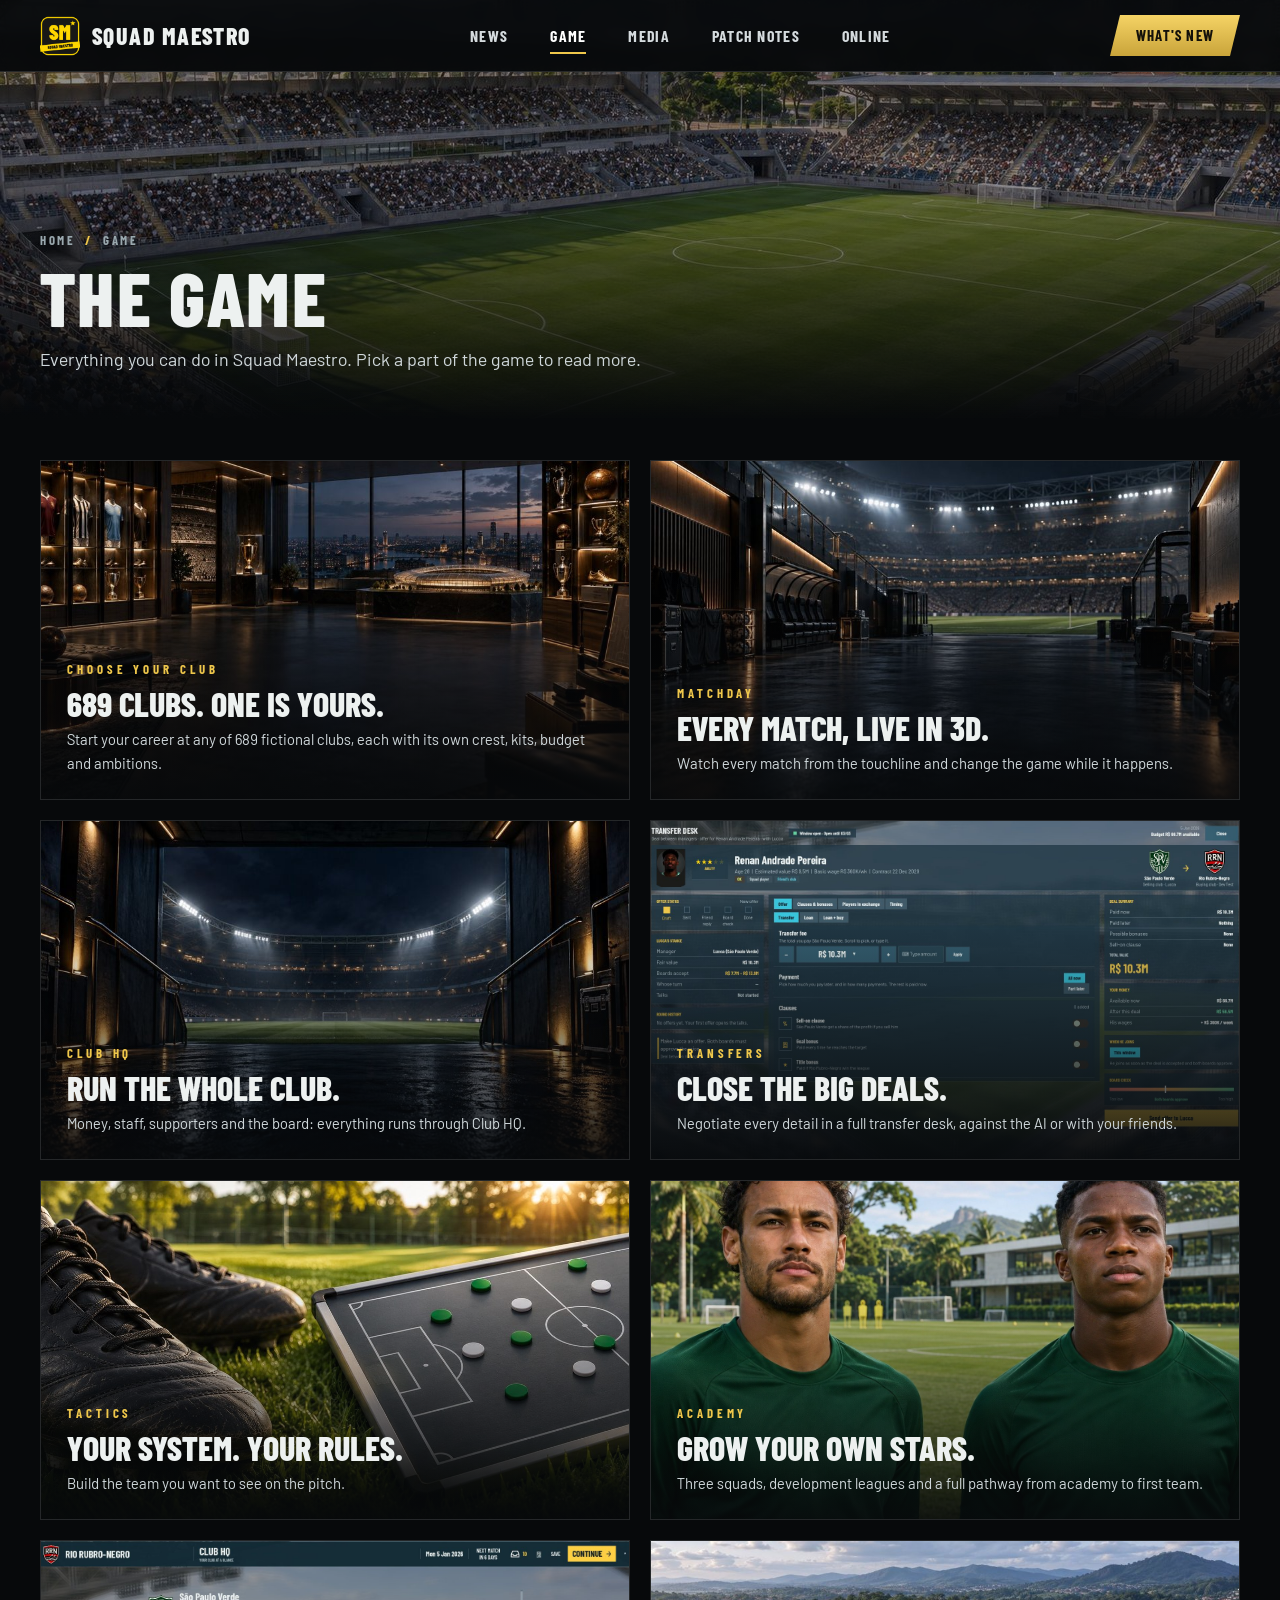
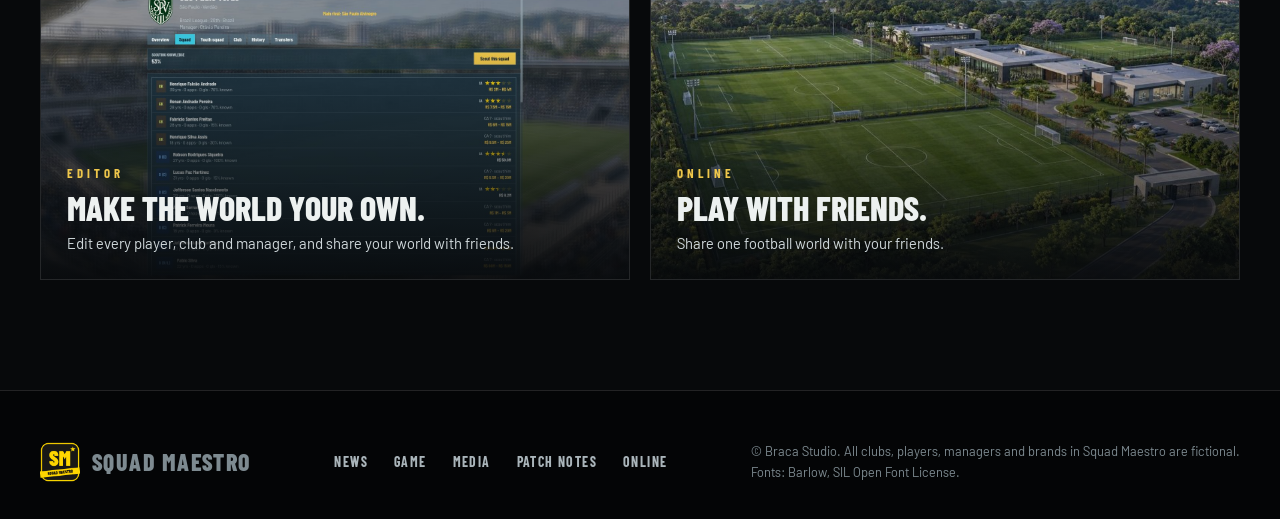
==== game.html @ b414611e "Detail pages: patch notes list with release dates and full notices, news articles, game feature page" ====
<!DOCTYPE html>
<html lang="en">
<head>
<meta charset="utf-8">
<meta name="viewport" content="width=device-width, initial-scale=1">
<title>Squad Maestro</title>
<link rel="icon" href="assets/icon.png">
<link rel="stylesheet" href="assets/site.css">
</head>
<body data-page="game">
<main id="main"></main>
<script src="assets/data.js"></script>
<script src="assets/sub.js"></script>
</body>
</html>
---- assets/site.css ----
@font-face{font-family:Barlow;src:url(Barlow-Regular.ttf);font-weight:400}
@font-face{font-family:Barlow;src:url(Barlow-SemiBold.ttf);font-weight:600}
@font-face{font-family:BarlowC;src:url(BarlowCondensed-Bold.ttf);font-weight:700}
@font-face{font-family:BarlowC;src:url(BarlowCondensed-ExtraBold.ttf);font-weight:800}
:root{--black:#07090b;--bg:#0d1419;--navy:#13242e;--line:rgba(255,255,255,.12);--gold:#efc74b;--gold2:#c9a43a;--fg:#edf1f0;--muted:#9aa8ae;--cyan:#39c5db}
*{box-sizing:border-box;margin:0;padding:0}
html{scroll-behavior:smooth}
body{background:var(--black);color:var(--fg);font:400 16px/1.6 Barlow,Arial,sans-serif;overflow-x:hidden}
a{color:inherit;text-decoration:none}
.c{font-family:BarlowC,Arial Narrow,sans-serif;font-weight:700;text-transform:uppercase;letter-spacing:.04em}
/* top menu */
.top{position:fixed;inset:0 0 auto;z-index:20;height:72px;display:flex;align-items:center;padding:0 40px;gap:40px;background:linear-gradient(rgba(0,0,0,.75),rgba(0,0,0,0));transition:background .3s,border-color .3s;border-bottom:1px solid transparent}
.top.solid{background:rgba(7,9,11,.94);border-color:var(--line);backdrop-filter:blur(8px)}
.logo{display:flex;align-items:center;gap:12px}
.logo img{width:40px;height:40px}
.logo b{font:800 24px/1 BarlowC,sans-serif;letter-spacing:.06em}
.menu{display:flex;gap:6px;margin:0 auto}
.menu a{font:700 16px/72px BarlowC,sans-serif;letter-spacing:.08em;text-transform:uppercase;padding:0 18px;color:#d5dbde;position:relative}
.menu a::after{content:"";position:absolute;left:18px;right:18px;bottom:18px;height:2px;background:var(--gold);transform:scaleX(0);transition:transform .25s}
.menu a:hover{color:#fff}.menu a:hover::after{transform:scaleX(1)}
.cta{font:700 15px/1 BarlowC,sans-serif;letter-spacing:.08em;text-transform:uppercase;padding:13px 26px;background:linear-gradient(#f5d365,var(--gold2));color:#14110a;clip-path:polygon(10px 0,100% 0,calc(100% - 10px) 100%,0 100%);transition:filter .2s}
.cta:hover{filter:brightness(1.12)}
.ghost{font:700 15px/1 BarlowC,sans-serif;letter-spacing:.08em;text-transform:uppercase;padding:12px 26px;border:1px solid rgba(255,255,255,.4);color:#fff;transition:.2s}
.ghost:hover{border-color:var(--gold);color:var(--gold)}
/* hero */
.hero{position:relative;height:100vh;min-height:640px;overflow:hidden}
.slide{position:absolute;inset:0;opacity:0;transition:opacity 1.4s ease}
.slide.on{opacity:1}
.slide .img{position:absolute;inset:-2%;background-size:cover;background-position:center;transform:scale(1);transition:transform 9s linear}
.slide.on .img{transform:scale(1.08)}
.hero::after{content:"";position:absolute;inset:0;background:radial-gradient(ellipse at 50% 45%,rgba(0,0,0,0) 0%,rgba(0,0,0,.35) 55%,rgba(0,0,0,.85) 100%),linear-gradient(rgba(7,9,11,0) 55%,var(--black) 100%);pointer-events:none}
.hero-txt{position:absolute;z-index:2;left:0;right:0;top:50%;transform:translateY(-50%);text-align:center;padding:0 20px}
.hero-txt img{width:110px;height:110px;filter:drop-shadow(0 6px 24px rgba(0,0,0,.6))}
.hero-txt h1{font:800 clamp(56px,9vw,128px)/.9 BarlowC,sans-serif;letter-spacing:.05em;text-transform:uppercase;margin-top:18px;text-shadow:0 6px 30px rgba(0,0,0,.6)}
.hero-txt .tl{font:700 clamp(16px,1.6vw,22px)/1 BarlowC,sans-serif;letter-spacing:.42em;text-transform:uppercase;color:var(--gold);margin-top:18px}
.hero-txt p{max-width:560px;margin:22px auto 0;color:#d3dadd;font-size:18px}
.hero-txt .btns{display:flex;justify-content:center;gap:14px;margin-top:34px}
.tabs{position:absolute;z-index:3;left:50%;bottom:44px;transform:translateX(-50%);display:flex;gap:2px;width:min(1100px,92vw)}
.tab{flex:1;cursor:pointer;padding:14px 16px 12px;background:rgba(7,9,11,.55);border-top:2px solid rgba(255,255,255,.18);backdrop-filter:blur(4px);transition:.25s;position:relative;overflow:hidden}
.tab small{display:block;font:700 12px BarlowC,sans-serif;letter-spacing:.14em;color:var(--muted);text-transform:uppercase}
.tab b{font:700 17px BarlowC,sans-serif;letter-spacing:.04em;text-transform:uppercase}
.tab .p{position:absolute;left:0;top:-2px;height:2px;width:0;background:var(--gold)}
.tab.on{background:rgba(7,9,11,.82)}.tab.on small{color:var(--gold)}
.tab.on .p{animation:fill 7s linear forwards}
@keyframes fill{to{width:100%}}
.scroll{position:absolute;z-index:3;left:50%;bottom:8px;transform:translateX(-50%);font:700 11px BarlowC,sans-serif;letter-spacing:.3em;color:var(--muted)}
/* sections */
.wrap{max-width:1280px;margin:0 auto;padding:0 40px}
.sh{text-align:center;margin-bottom:44px}
.sh small{font:700 14px BarlowC,sans-serif;letter-spacing:.4em;color:var(--gold);text-transform:uppercase}
.sh h2{font:800 clamp(38px,4.6vw,64px)/1 BarlowC,sans-serif;letter-spacing:.04em;text-transform:uppercase;margin-top:8px}
.sh .dv{width:60px;height:2px;background:var(--gold);margin:18px auto 0}
.news{padding:110px 0 100px;background:linear-gradient(var(--black),var(--bg))}
.ntabs{display:flex;justify-content:center;gap:4px;margin-bottom:34px}
.ntabs button{all:unset;cursor:pointer;font:700 15px BarlowC,sans-serif;letter-spacing:.1em;text-transform:uppercase;padding:10px 22px;color:var(--muted);border-bottom:2px solid transparent}
.ntabs button.on,.ntabs button:hover{color:#fff;border-color:var(--gold)}
.cards{display:grid;grid-template-columns:repeat(4,1fr);gap:20px}
.card{background:#10181d;border:1px solid var(--line);overflow:hidden;transition:transform .3s,border-color .3s;cursor:pointer}
.card:hover{transform:translateY(-6px);border-color:rgba(239,199,75,.6)}
.card .im{height:190px;background-size:cover;background-position:center;transition:transform .5s}
.card:hover .im{transform:scale(1.06)}
.card .bd{padding:18px 20px 22px;position:relative;background:#10181d}
.card .tg{font:700 12px BarlowC,sans-serif;letter-spacing:.14em;color:var(--gold);text-transform:uppercase}
.card h3{font:700 22px/1.15 BarlowC,sans-serif;text-transform:uppercase;letter-spacing:.02em;margin:6px 0 8px}
.card p{color:var(--muted);font-size:14px}
.card .dt{font-size:12px;color:#6f7d83;margin-top:12px}
.feat{position:relative;min-height:88vh;display:flex;align-items:center;overflow:hidden;border-top:1px solid var(--line)}
.feat .bgi{position:absolute;inset:-12% 0;background-size:cover;background-position:center;will-change:transform}
.feat::before{content:"";position:absolute;inset:0;z-index:1;background:linear-gradient(90deg,rgba(7,9,11,.95) 0%,rgba(7,9,11,.7) 35%,rgba(7,9,11,0) 70%)}
.feat.r::before{background:linear-gradient(270deg,rgba(7,9,11,.95) 0%,rgba(7,9,11,.7) 35%,rgba(7,9,11,0) 70%)}
.feat .tx{position:relative;z-index:2;max-width:520px;margin-left:max(40px,calc((100vw - 1280px)/2 + 40px))}
.feat.r .tx{margin-left:auto;margin-right:max(40px,calc((100vw - 1280px)/2 + 40px))}
.feat small{font:700 14px BarlowC,sans-serif;letter-spacing:.4em;color:var(--gold)}
.feat h2{font:800 clamp(44px,5vw,76px)/.95 BarlowC,sans-serif;text-transform:uppercase;letter-spacing:.03em;margin:12px 0 20px}
.feat p{color:#cfd7da;font-size:18px}
.feat ul{list-style:none;margin-top:22px}
.feat li{padding:8px 0 8px 26px;position:relative;border-bottom:1px solid var(--line);font-size:15px;color:#dfe5e7}
.feat li::before{content:"";position:absolute;left:2px;top:17px;width:9px;height:9px;border:2px solid var(--gold);transform:rotate(45deg)}
.reveal{opacity:0;transform:translateY(40px);transition:opacity .9s ease,transform .9s ease}
.reveal.in{opacity:1;transform:none}
.stats{background:var(--bg);border-top:1px solid var(--line);border-bottom:1px solid var(--line)}
.stats .wrap{display:grid;grid-template-columns:repeat(4,1fr)}
.st{text-align:center;padding:46px 10px;border-left:1px solid var(--line)}.st:first-child{border:none}
.st b{display:block;font:800 64px/1 BarlowC,sans-serif;color:var(--gold)}
.st span{font:700 14px BarlowC,sans-serif;letter-spacing:.2em;color:var(--muted);text-transform:uppercase}
.media{padding:110px 0;background:var(--bg)}
.gal{display:grid;grid-template-columns:2fr 1fr;grid-template-rows:1fr 1fr;gap:16px;height:620px}
.gal figure{position:relative;overflow:hidden;cursor:zoom-in;border:1px solid var(--line)}
.gal figure:first-child{grid-row:span 2}
.gal img{width:100%;height:100%;object-fit:cover;transition:transform .6s}
.gal figure:hover img{transform:scale(1.05)}
.gal figcaption{position:absolute;left:0;right:0;bottom:0;padding:40px 20px 16px;background:linear-gradient(rgba(0,0,0,0),rgba(0,0,0,.85));font:700 18px BarlowC,sans-serif;letter-spacing:.08em;text-transform:uppercase}
.patch{position:relative;padding:120px 0;overflow:hidden}
.patch .bgi{position:absolute;inset:0;background:url(awards.jpg) center/cover}
.patch::before{content:"";position:absolute;inset:0;z-index:1;background:rgba(7,9,11,.82)}
.patch .wrap{position:relative;z-index:2;display:grid;grid-template-columns:360px 1fr;gap:60px;align-items:start}
.patch .v small{font:700 14px BarlowC,sans-serif;letter-spacing:.4em;color:var(--gold)}
.patch .v b{display:block;font:800 92px/1 BarlowC,sans-serif;margin:8px 0}
.patch .v p{color:var(--muted)}
.patch ol{list-style:none;counter-reset:n;display:grid;grid-template-columns:1fr 1fr;gap:0 40px}
.patch li{counter-increment:n;padding:16px 0 16px 52px;position:relative;border-bottom:1px solid var(--line);font-size:16px}
.patch li::before{content:counter(n,decimal-leading-zero);position:absolute;left:0;top:13px;font:800 26px BarlowC,sans-serif;color:var(--gold)}
.online{padding:110px 0;background:linear-gradient(var(--bg),var(--black))}
.steps{display:grid;grid-template-columns:repeat(3,1fr);gap:20px}
.step{position:relative;padding:40px 30px 34px;background:#10181d;border:1px solid var(--line);overflow:hidden}
.step i{position:absolute;right:16px;top:-8px;font:800 120px/1 BarlowC,sans-serif;font-style:normal;color:rgba(239,199,75,.08)}
.step h3{font:700 28px BarlowC,sans-serif;text-transform:uppercase;letter-spacing:.03em;margin-bottom:8px}
.step p{color:var(--muted)}
.step::after{content:"";position:absolute;left:0;top:0;width:44px;height:3px;background:var(--gold)}
footer{background:#040506;border-top:1px solid var(--line);padding:50px 0 36px;color:#7d8a90;font-size:13px}
footer .wrap{display:flex;justify-content:space-between;align-items:center;gap:30px;flex-wrap:wrap}
footer .fl{display:flex;gap:26px}
footer .fl a{font:700 14px BarlowC,sans-serif;letter-spacing:.1em;text-transform:uppercase;color:#aab5ba}
footer .fl a:hover{color:var(--gold)}
.lb{position:fixed;inset:0;background:rgba(0,0,0,.9);display:none;align-items:center;justify-content:center;z-index:50;cursor:zoom-out}
.lb img{max-width:94vw;max-height:90vh}
@media(max-width:1000px){.menu{display:none}.cards{grid-template-columns:1fr 1fr}.steps{grid-template-columns:1fr}.stats .wrap{grid-template-columns:1fr 1fr}.gal{grid-template-columns:1fr;grid-template-rows:auto;height:auto}.gal figure:first-child{grid-row:auto}.patch .wrap{grid-template-columns:1fr}.patch ol{grid-template-columns:1fr}.tabs{display:none}.feat .bgi{inset:0;transform:none!important}.top{padding:0 20px}.wrap{padding:0 20px}}
@media(max-width:600px){.cards{grid-template-columns:1fr}.top .cta{display:none}}
/* sub pages */
.menu a.cur{color:#fff}.menu a.cur::after{transform:scaleX(1)}
.sub-hero{position:relative;height:420px;display:flex;align-items:flex-end;overflow:hidden}
.sub-hero .img{position:absolute;inset:0;background-size:cover;background-position:center;animation:kb 14s ease-out forwards}
@keyframes kb{from{transform:scale(1.12)}to{transform:scale(1)}}
.sub-hero::after{content:"";position:absolute;inset:0;background:linear-gradient(rgba(7,9,11,.55),rgba(7,9,11,.35) 40%,var(--black))}
.sub-hero .wrap{position:relative;z-index:2;width:100%;padding-bottom:46px}
.crumb{font:700 13px BarlowC,sans-serif;letter-spacing:.2em;text-transform:uppercase;color:var(--muted)}
.crumb a:hover{color:var(--gold)}.crumb i{font-style:normal;margin:0 10px;color:var(--gold)}
.sub-hero h1{font:800 clamp(44px,6vw,84px)/.95 BarlowC,sans-serif;text-transform:uppercase;letter-spacing:.03em;margin-top:12px}
.sub-hero p{color:#cfd7da;font-size:18px;max-width:640px;margin-top:12px}
.board{max-width:1100px;margin:0 auto;padding:40px 40px 110px}
.btabs{display:flex;gap:4px;border-bottom:1px solid var(--line);margin-bottom:8px}
.btabs button{all:unset;cursor:pointer;font:700 16px BarlowC,sans-serif;letter-spacing:.1em;text-transform:uppercase;padding:14px 22px;color:var(--muted);border-bottom:2px solid transparent;margin-bottom:-1px}
.btabs button.on,.btabs button:hover{color:#fff;border-color:var(--gold)}
.row{display:grid;grid-template-columns:240px 1fr 130px;gap:28px;align-items:center;padding:22px 0;border-bottom:1px solid var(--line);transition:background .25s}
.row:hover{background:rgba(239,199,75,.04)}
.row .th{height:135px;background-size:cover;background-position:center;border:1px solid var(--line);transition:border-color .25s}
.row:hover .th{border-color:rgba(239,199,75,.6)}
.row .tg{font:700 12px BarlowC,sans-serif;letter-spacing:.16em;color:var(--gold);text-transform:uppercase}
.row h3{font:700 26px/1.1 BarlowC,sans-serif;text-transform:uppercase;letter-spacing:.02em;margin:6px 0}
.row:hover h3{color:var(--gold)}
.row p{color:var(--muted);font-size:15px}
.row .dt{text-align:right;font:700 15px BarlowC,sans-serif;letter-spacing:.08em;color:#8d9aa0}
.art{max-width:900px;margin:0 auto;padding:10px 40px 90px}
.meta{display:flex;gap:18px;align-items:center;padding:22px 0;border-bottom:1px solid var(--line);margin-bottom:30px;font:700 14px BarlowC,sans-serif;letter-spacing:.12em;text-transform:uppercase;color:var(--muted)}
.meta .tg{color:#14110a;background:var(--gold);padding:5px 12px}
.lead{font-size:20px;color:#e3e8ea;margin-bottom:30px}
.art .hero-img{width:100%;aspect-ratio:16/7;object-fit:cover;border:1px solid var(--line);margin-bottom:34px}
.art h2{font:800 30px/1.1 BarlowC,sans-serif;text-transform:uppercase;letter-spacing:.03em;margin:38px 0 14px;padding-left:16px;border-left:4px solid var(--gold)}
.art p{color:#cfd7da;font-size:17px}
.art ul{list-style:none}
.art li{padding:11px 0 11px 30px;position:relative;border-bottom:1px solid var(--line);color:#dfe5e7}
.art li::before{content:"";position:absolute;left:4px;top:20px;width:9px;height:9px;border:2px solid var(--gold);transform:rotate(45deg)}
.pn{display:grid;grid-template-columns:1fr 1fr;gap:16px;margin-top:60px}
.pn a{display:block;padding:20px 22px;background:#10181d;border:1px solid var(--line);transition:border-color .25s}
.pn a:hover{border-color:var(--gold)}
.pn small{font:700 12px BarlowC,sans-serif;letter-spacing:.16em;color:var(--gold);text-transform:uppercase}
.pn b{display:block;font:700 20px BarlowC,sans-serif;text-transform:uppercase;margin-top:4px}
.pn .nx{text-align:right}
.back{display:inline-block;margin-top:40px}
.rel{margin-top:60px}.rel>small{font:700 14px BarlowC,sans-serif;letter-spacing:.3em;color:var(--gold)}
.rel .cards{grid-template-columns:repeat(2,1fr);margin-top:16px}
.fgrid{display:grid;grid-template-columns:repeat(2,1fr);gap:20px}
.fcard{position:relative;height:340px;overflow:hidden;border:1px solid var(--line)}
.fcard .im{position:absolute;inset:0;background-size:cover;background-position:center;transition:transform .6s}
.fcard:hover .im{transform:scale(1.06)}
.fcard::after{content:"";position:absolute;inset:0;background:linear-gradient(rgba(7,9,11,0) 30%,rgba(7,9,11,.92))}
.fcard .tx{position:absolute;z-index:2;left:26px;right:26px;bottom:24px}
.fcard small{font:700 13px BarlowC,sans-serif;letter-spacing:.3em;color:var(--gold);text-transform:uppercase}
.fcard h3{font:800 34px/1 BarlowC,sans-serif;text-transform:uppercase;margin:6px 0}
.fcard p{color:#cfd7da;font-size:15px}
.mgrid{display:grid;grid-template-columns:repeat(3,1fr);gap:16px}
.mgrid figure{position:relative;aspect-ratio:16/10;overflow:hidden;cursor:zoom-in;border:1px solid var(--line)}
.mgrid img{width:100%;height:100%;object-fit:cover;transition:transform .6s}
.mgrid figure:hover img{transform:scale(1.05)}
.mgrid figcaption{position:absolute;left:0;right:0;bottom:0;padding:30px 16px 12px;background:linear-gradient(rgba(0,0,0,0),rgba(0,0,0,.85));font:700 16px BarlowC,sans-serif;letter-spacing:.08em;text-transform:uppercase}
.more{display:inline-block;margin-top:26px}
a.st{display:block;transition:background .25s}a.st:hover{background:rgba(239,199,75,.05)}
@media(max-width:1000px){.row{grid-template-columns:140px 1fr}.row .dt{grid-column:2;text-align:left}.row .th{height:90px}.fgrid,.mgrid,.rel .cards,.pn{grid-template-columns:1fr}.board,.art{padding-left:20px;padding-right:20px}}
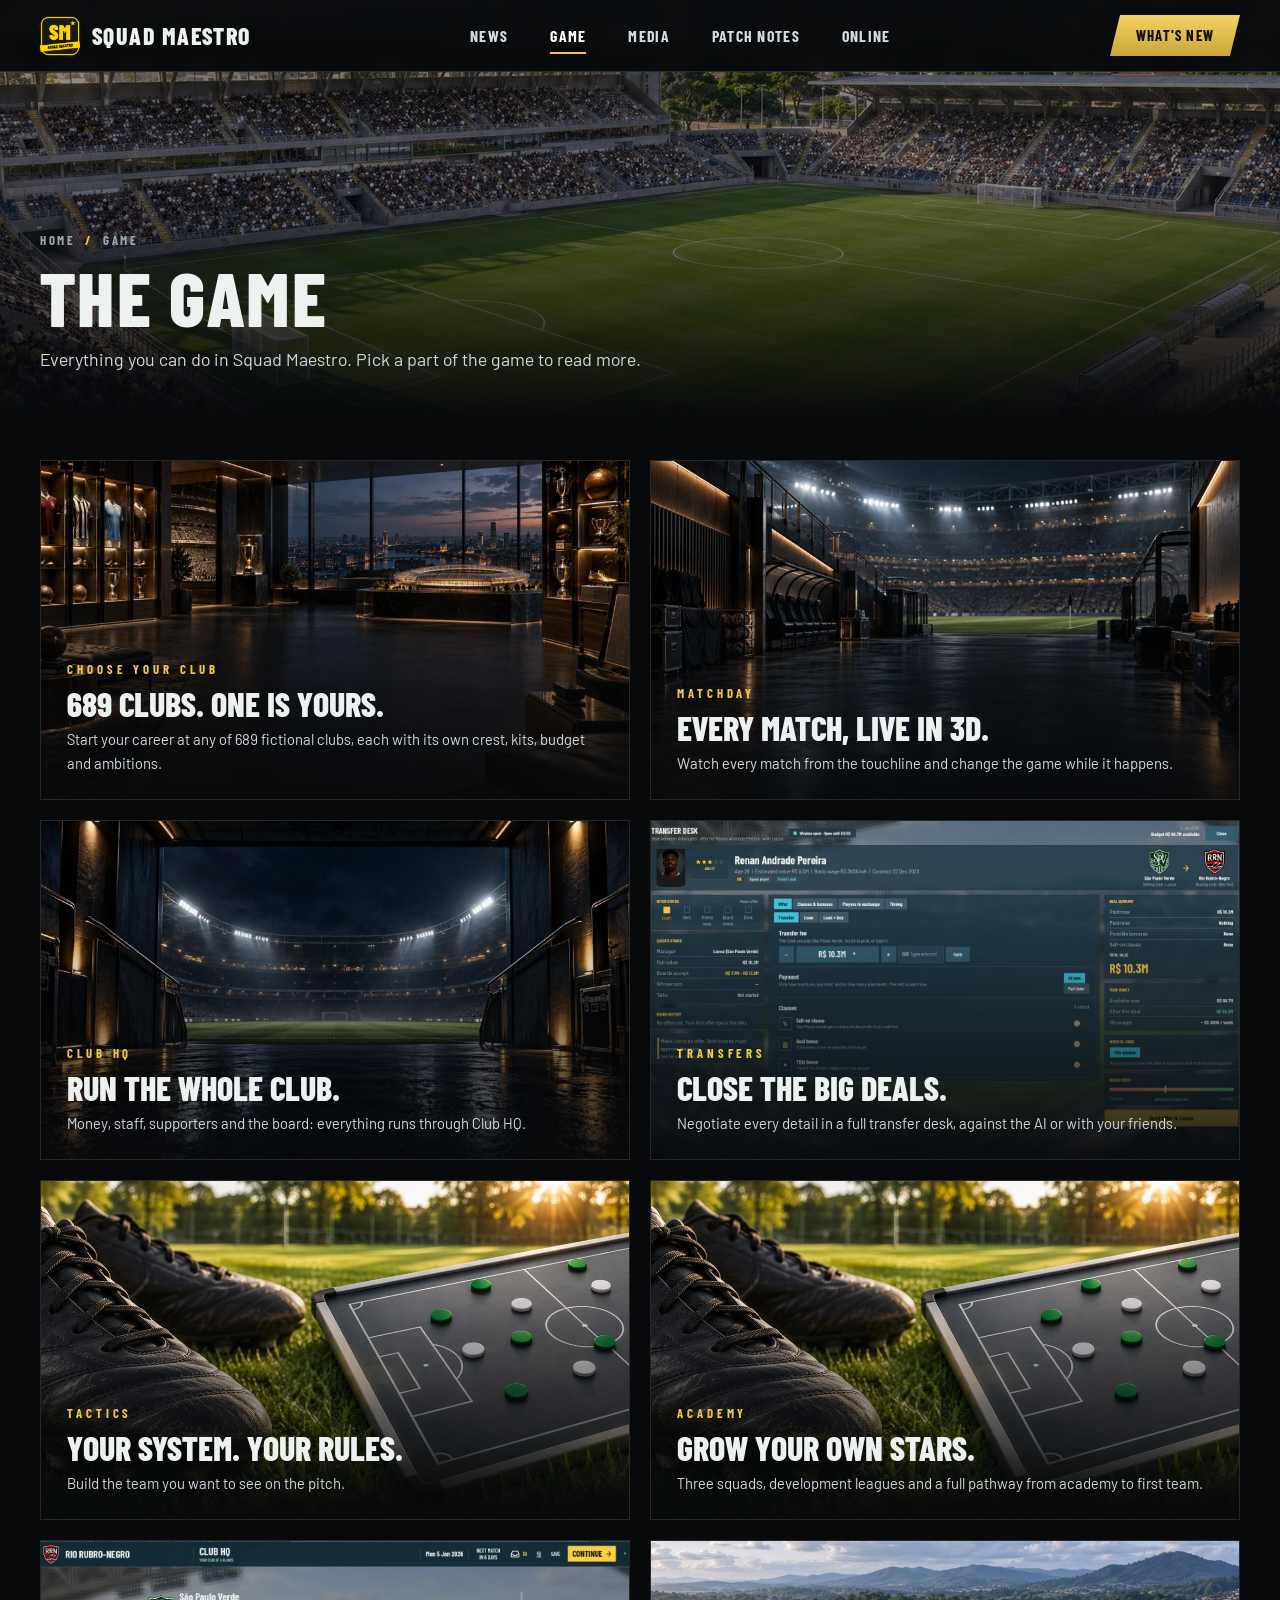
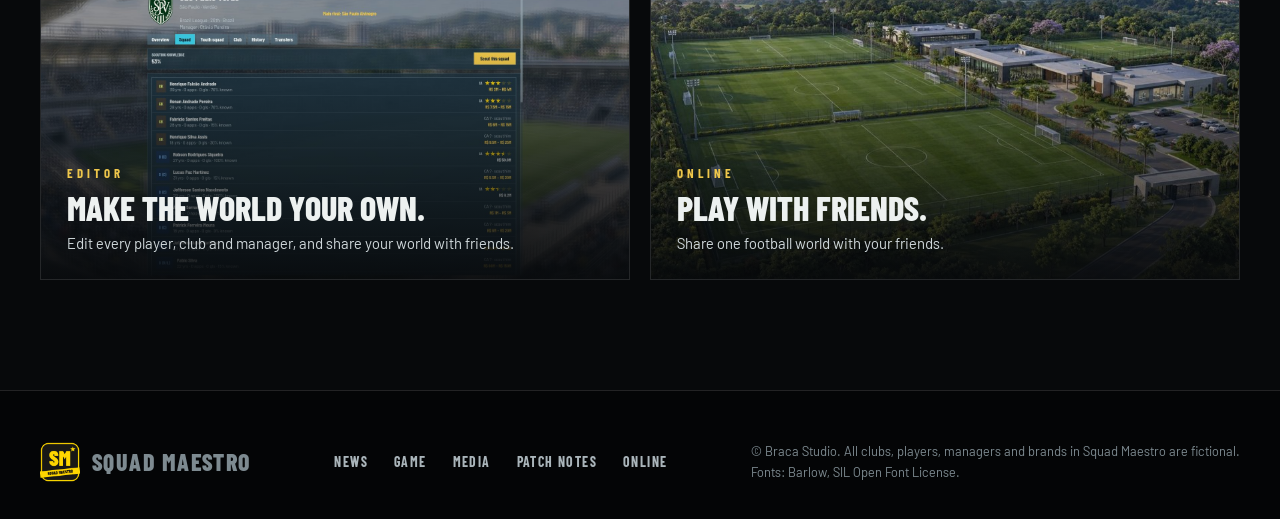
==== commit 5e5f3242: "Cache-bust site scripts and styles Co-Authored-By: Devin AI <158243242+devin-ai-integration[bot]@use" ====
--- a/game.html
+++ b/game.html
@@ -5,11 +5,11 @@
 <meta name="viewport" content="width=device-width, initial-scale=1">
 <title>Squad Maestro</title>
 <link rel="icon" href="assets/icon.png">
-<link rel="stylesheet" href="assets/site.css">
+<link rel="stylesheet" href="assets/site.css?v=3">
 </head>
 <body data-page="game">
 <main id="main"></main>
-<script src="assets/data.js"></script>
-<script src="assets/sub.js"></script>
+<script src="assets/data.js?v=3"></script>
+<script src="assets/sub.js?v=3"></script>
 </body>
 </html>
